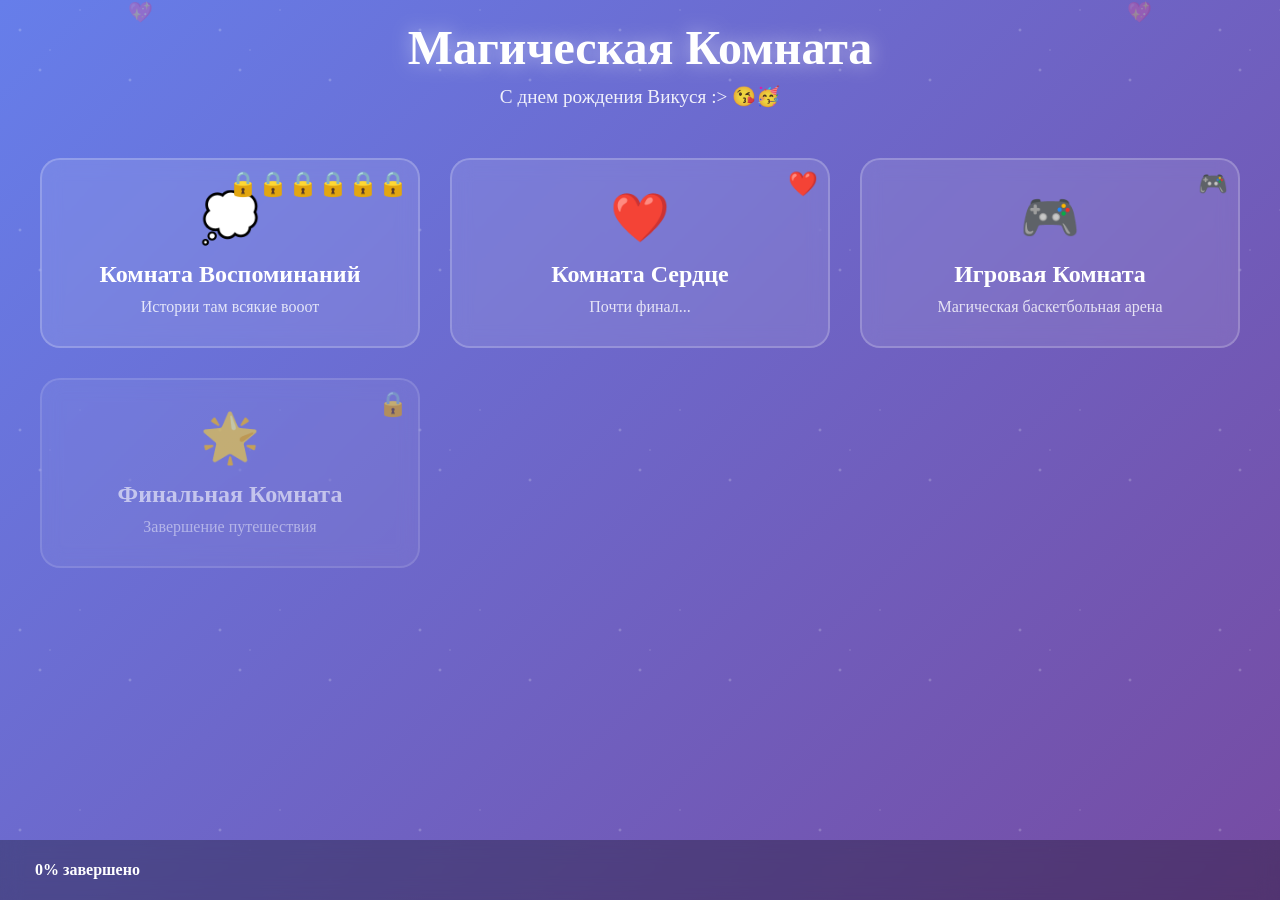
==== index.html @ dd32b590 "Add files via upload" ====
<!DOCTYPE html>
<html lang="ru">
<head>
    <meta charset="UTF-8">
    <meta name="viewport" content="width=device-width, initial-scale=1.0">
    <title>Магическая Комната - Подарок</title>
    <link rel="stylesheet" href="style.css">
</head>
<body>
    <div class="magic-room">
        <div class="stars"></div>
        <div class="floating-hearts"></div>
        
        <header class="main-header">
            <h1 class="magical-title">Магическая Комната</h1>
            <p class="subtitle">С днем рождения Викуся :> 😘🥳</p>
        </header>

        <main class="room-selector">
            <div class="rooms-grid">
                <a href="memories.html" class="room-card" data-room="memories">
                    <div class="room-icon">💭</div>
                    <h3>Комната Воспоминаний</h3>
                    <p>Истории там всякие вооот</p>
                    <div class="lock-status" id="memories-lock"></div>
                </a>

                <a href="heart.html" class="room-card" data-room="heart">
                    <div class="room-icon">❤️</div>
                    <h3>Комната Сердце</h3>
                    <p>Почти финал...</p>
                    <div class="lock-status" id="heart-lock">❤️</div>
                </a>

                <a href="game.html" class="room-card" data-room="game">
                    <div class="room-icon">🎮</div>
                    <h3>Игровая Комната</h3>
                    <p>Магическая баскетбольная арена</p>
                    <div class="lock-status" id="game-lock">🎮</div>
                </a>

                <a href="final.html" class="room-card final-room" data-room="final" id="final-room">
                    <div class="room-icon">🌟</div>
                    <h3>Финальная Комната</h3>
                    <p>Завершение путешествия</p>
                    <div class="lock-status" id="final-lock">🔒</div>
                </a>
            </div>
        </main>

        <div class="progress-bar">
            <div class="progress-fill" id="progress-fill"></div>
            <span class="progress-text" id="progress-text">0% завершено</span>
        </div>
    </div>

    <script src="script.js"></script>
</body>
</html>
---- style.css ----
* {
    margin: 0;
    padding: 0;
    box-sizing: border-box;
}

body {
    font-family: 'Georgia', serif;
    background: linear-gradient(135deg, #667eea 0%, #764ba2 100%);
    min-height: 100vh;
    overflow-x: hidden;
}

.magic-room {
    position: relative;
    min-height: 100vh;
    padding: 20px;
}

.stars {
    position: fixed;
    top: 0;
    left: 0;
    width: 100%;
    height: 100%;
    pointer-events: none;
    background-image: 
        radial-gradient(2px 2px at 20px 30px, white, transparent),
        radial-gradient(2px 2px at 40px 70px, white, transparent),
        radial-gradient(1px 1px at 50px 50px, white, transparent),
        radial-gradient(1px 1px at 80px 10px, white, transparent),
        radial-gradient(2px 2px at 130px 80px, white, transparent);
    background-repeat: repeat;
    background-size: 200px 200px;
    animation: sparkle 10s linear infinite;
    opacity: 0.3;
}

@keyframes sparkle {
    from { transform: translateY(0px); }
    to { transform: translateY(-200px); }
}

.floating-hearts {
    position: fixed;
    top: 0;
    left: 0;
    width: 100%;
    height: 100%;
    pointer-events: none;
    overflow: hidden;
}

.floating-hearts::before,
.floating-hearts::after {
    content: '💖';
    position: absolute;
    font-size: 20px;
    animation: float 15s infinite ease-in-out;
    opacity: 0.3;
}

.floating-hearts::before {
    left: 10%;
    animation-delay: 0s;
}

.floating-hearts::after {
    right: 10%;
    animation-delay: 5s;
}

@keyframes float {
    0%, 100% { transform: translateY(100vh) rotate(0deg); }
    50% { transform: translateY(-100px) rotate(180deg); }
}

.main-header {
    text-align: center;
    margin-bottom: 50px;
    color: white;
}

.magical-title {
    font-size: 3rem;
    margin-bottom: 10px;
    text-shadow: 0 0 20px rgba(255, 255, 255, 0.5);
    animation: glow 2s ease-in-out infinite alternate;
}

@keyframes glow {
    from { text-shadow: 0 0 20px rgba(255, 255, 255, 0.5); }
    to { text-shadow: 0 0 30px rgba(255, 255, 255, 0.8), 0 0 40px rgba(255, 255, 255, 0.6); }
}

.subtitle {
    font-size: 1.2rem;
    opacity: 0.9;
}

.rooms-grid {
    display: grid;
    grid-template-columns: repeat(auto-fit, minmax(280px, 1fr));
    gap: 30px;
    max-width: 1200px;
    margin: 0 auto;
}

.room-card {
    background: rgba(255, 255, 255, 0.1);
    backdrop-filter: blur(10px);
    border-radius: 20px;
    padding: 30px;
    text-align: center;
    color: white;
    text-decoration: none;
    transition: all 0.3s ease;
    border: 2px solid rgba(255, 255, 255, 0.2);
    position: relative;
    overflow: hidden;
}

.room-card:hover {
    transform: translateY(-10px);
    box-shadow: 0 20px 40px rgba(0, 0, 0, 0.3);
    border-color: rgba(255, 255, 255, 0.4);
}

.room-card::before {
    content: '';
    position: absolute;
    top: -50%;
    left: -50%;
    width: 200%;
    height: 200%;
    background: linear-gradient(45deg, transparent, rgba(255, 255, 255, 0.1), transparent);
    transform: rotate(45deg);
    transition: all 0.5s;
    opacity: 0;
}

.room-card:hover::before {
    animation: shine 0.5s ease-in-out;
}

@keyframes shine {
    0% { transform: translateX(-100%) translateY(-100%) rotate(45deg); opacity: 0; }
    50% { opacity: 1; }
    100% { transform: translateX(100%) translateY(100%) rotate(45deg); opacity: 0; }
}

.room-icon {
    font-size: 3rem;
    margin-bottom: 15px;
}

.room-card h3 {
    font-size: 1.5rem;
    margin-bottom: 10px;
}

.room-card p {
    opacity: 0.8;
    font-size: 1rem;
}

.lock-status {
    position: absolute;
    top: 10px;
    right: 10px;
    font-size: 1.5rem;
}

.final-room.locked {
    opacity: 0.6;
    cursor: not-allowed;
}

.final-room.locked:hover {
    transform: none;
    box-shadow: none;
}

.progress-bar {
    position: fixed;
    bottom: 0;
    left: 0;
    right: 0;
    height: 60px;
    background: rgba(0, 0, 0, 0.3);
    backdrop-filter: blur(10px);
    display: flex;
    align-items: center;
    padding: 0 20px;
}

.progress-fill {
    height: 10px;
    background: linear-gradient(90deg, #ff6b6b, #4ecdc4);
    border-radius: 5px;
    transition: width 0.5s ease;
    margin-right: 15px;
    min-width: 0;
}

.progress-text {
    color: white;
    font-weight: bold;
}

.content-section {
    background: rgba(255, 255, 255, 0.1);
    backdrop-filter: blur(10px);
    border-radius: 20px;
    padding: 30px;
    margin-bottom: 30px;
    border: 2px solid rgba(255, 255, 255, 0.2);
    position: relative;
}

.content-text {
    color: white;
    font-size: 1.1rem;
    line-height: 1.6;
    margin-bottom: 20px;
}

.floating-lock {
    position: absolute;
    top: 20px;
    right: 20px;
    font-size: 2rem;
    cursor: pointer;
    animation: float-lock 3s ease-in-out infinite;
    transition: all 0.3s ease;
}

@keyframes float-lock {
    0%, 100% { transform: translateY(0px); }
    50% { transform: translateY(-10px); }
}

.floating-lock:hover {
    transform: scale(1.2);
    filter: drop-shadow(0 0 10px rgba(255, 255, 255, 0.8));
}

.audio-container {
    margin-top: 20px;
}

.audio-container audio {
    width: 100%;
    max-width: 300px;
}

.audio-label {
    color: rgba(255, 255, 255, 0.8);
    font-size: 0.9rem;
    margin-top: 5px;
    text-align: center;
}

.riddle-modal {
    display: none;
    position: fixed;
    top: 0;
    left: 0;
    width: 100%;
    height: 100%;
    background: rgba(0, 0, 0, 0.8);
    z-index: 1000;
    justify-content: center;
    align-items: center;
}

.riddle-content {
    background: linear-gradient(135deg, #667eea 0%, #764ba2 100%);
    padding: 40px;
    border-radius: 20px;
    max-width: 500px;
    width: 90%;
    text-align: center;
    color: white;
    border: 2px solid rgba(255, 255, 255, 0.3);
}

.riddle-question {
    font-size: 1.3rem;
    margin-bottom: 20px;
}

.riddle-input {
    width: 100%;
    padding: 15px;
    border: none;
    border-radius: 10px;
    font-size: 1rem;
    margin-bottom: 20px;
    background: rgba(255, 255, 255, 0.9);
}

.riddle-buttons {
    display: flex;
    gap: 10px;
    justify-content: center;
}

.riddle-button {
    padding: 12px 24px;
    border: none;
    border-radius: 10px;
    background: rgba(255, 255, 255, 0.2);
    color: white;
    cursor: pointer;
    transition: all 0.3s ease;
    font-size: 1rem;
}

.riddle-button:hover {
    background: rgba(255, 255, 255, 0.3);
    transform: translateY(-2px);
}

.reset-button {
    background: rgba(255, 107, 107, 0.3) !important;
}

.reset-button:hover {
    background: rgba(255, 107, 107, 0.5) !important;
}

.riddle-message {
    margin-top: 20px;
    padding: 15px;
    border-radius: 10px;
    background: rgba(255, 255, 255, 0.1);
    min-height: 50px;
    display: flex;
    align-items: center;
    justify-content: center;
}

.reset-room-button {
    position: fixed;
    top: 20px;
    right: 20px;
    padding: 12px 24px;
    background: rgba(255, 107, 107, 0.3);
    border: 2px solid rgba(255, 107, 107, 0.5);
    border-radius: 10px;
    color: white;
    cursor: pointer;
    transition: all 0.3s ease;
    backdrop-filter: blur(10px);
    font-size: 0.9rem;
    z-index: 100;
}

.reset-room-button:hover {
    background: rgba(255, 107, 107, 0.5);
    transform: translateY(-2px);
}

.back-button {
    position: fixed;
    top: 20px;
    left: 20px;
    padding: 12px 24px;
    background: rgba(255, 255, 255, 0.2);
    border: 2px solid rgba(255, 255, 255, 0.3);
    border-radius: 10px;
    color: white;
    text-decoration: none;
    transition: all 0.3s ease;
    backdrop-filter: blur(10px);
}

.back-button:hover {
    background: rgba(255, 255, 255, 0.3);
    transform: translateY(-2px);
}

.secret-message {
    position: fixed;
    top: 50%;
    left: 50%;
    transform: translate(-50%, -50%);
    background: linear-gradient(135deg, #ff6b6b, #4ecdc4);
    padding: 30px;
    border-radius: 20px;
    color: white;
    font-size: 1.5rem;
    text-align: center;
    z-index: 2000;
    display: none;
    animation: secret-appear 0.5s ease-out;
}

@keyframes secret-appear {
    from { 
        opacity: 0;
        transform: translate(-50%, -50%) scale(0.5);
    }
    to { 
        opacity: 1;
        transform: translate(-50%, -50%) scale(1);
    }
}

@media (max-width: 768px) {
    .magical-title {
        font-size: 2rem;
    }
    
    .rooms-grid {
        grid-template-columns: 1fr;
        gap: 20px;
    }
    
    .room-card {
        padding: 20px;
    }
}
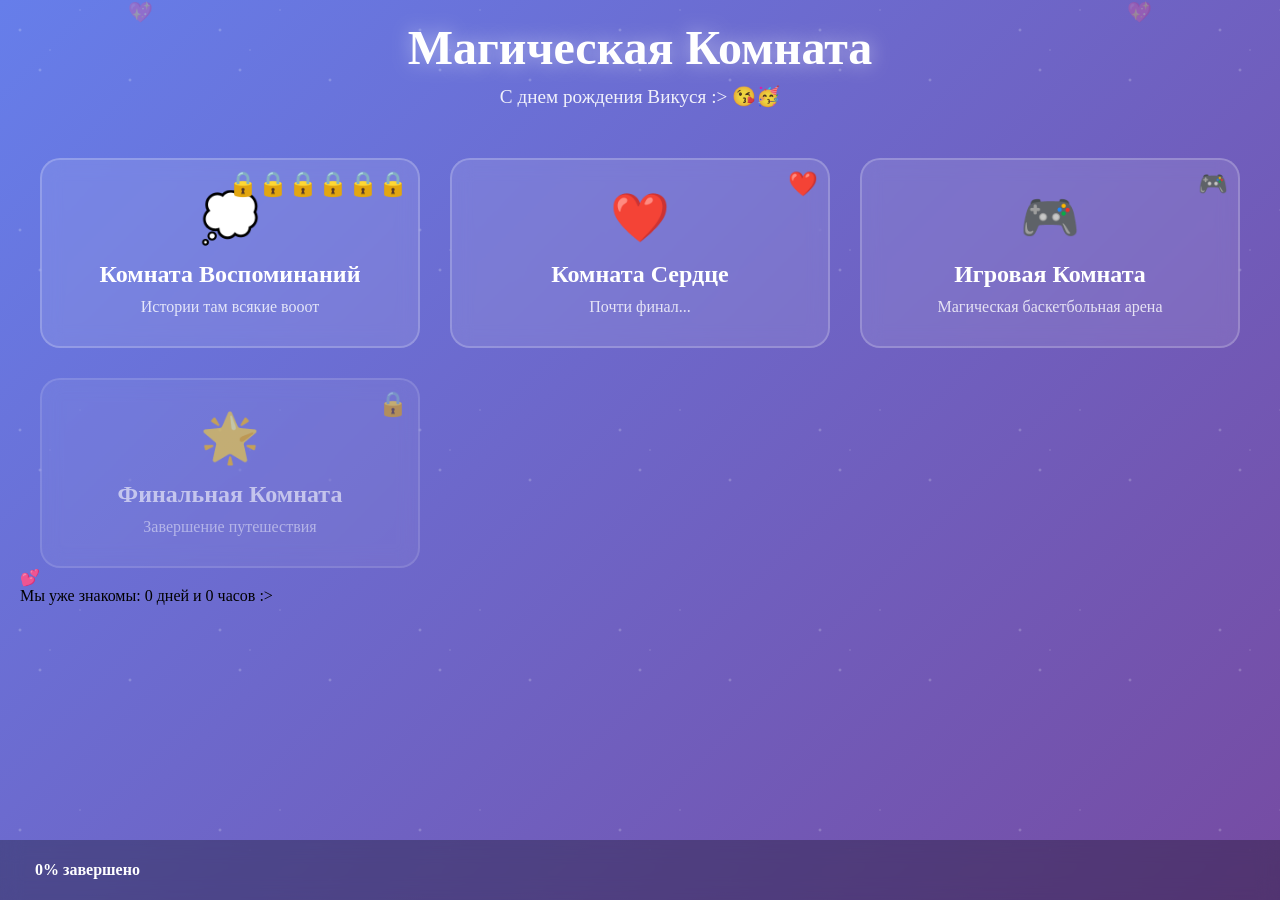
==== commit 4cf01cb0: "Update index.html" ====
--- a/index.html
+++ b/index.html
@@ -25,7 +25,7 @@
                     <div class="lock-status" id="memories-lock"></div>
                 </a>
 
-                <a href="heart.html" class="room-card" data-room="heart">
+                <a href="heart.html" class="room-card" data-room="heart" id="heart-room">
                     <div class="room-icon">❤️</div>
                     <h3>Комната Сердце</h3>
                     <p>Почти финал...</p>
@@ -52,6 +52,16 @@
             <div class="progress-fill" id="progress-fill"></div>
             <span class="progress-text" id="progress-text">0% завершено</span>
         </div>
+        
+        <!-- Таймер знакомства -->
+        <div class="relationship-timer">
+            <div class="timer-content">
+                <div class="timer-icon">💕</div>
+                <div class="timer-text" id="relationshipTimer">
+                    Мы уже знакомы: 0 дней и 0 часов :>
+                </div>
+            </div>
+        </div>
     </div>
 
     <script src="script.js"></script>
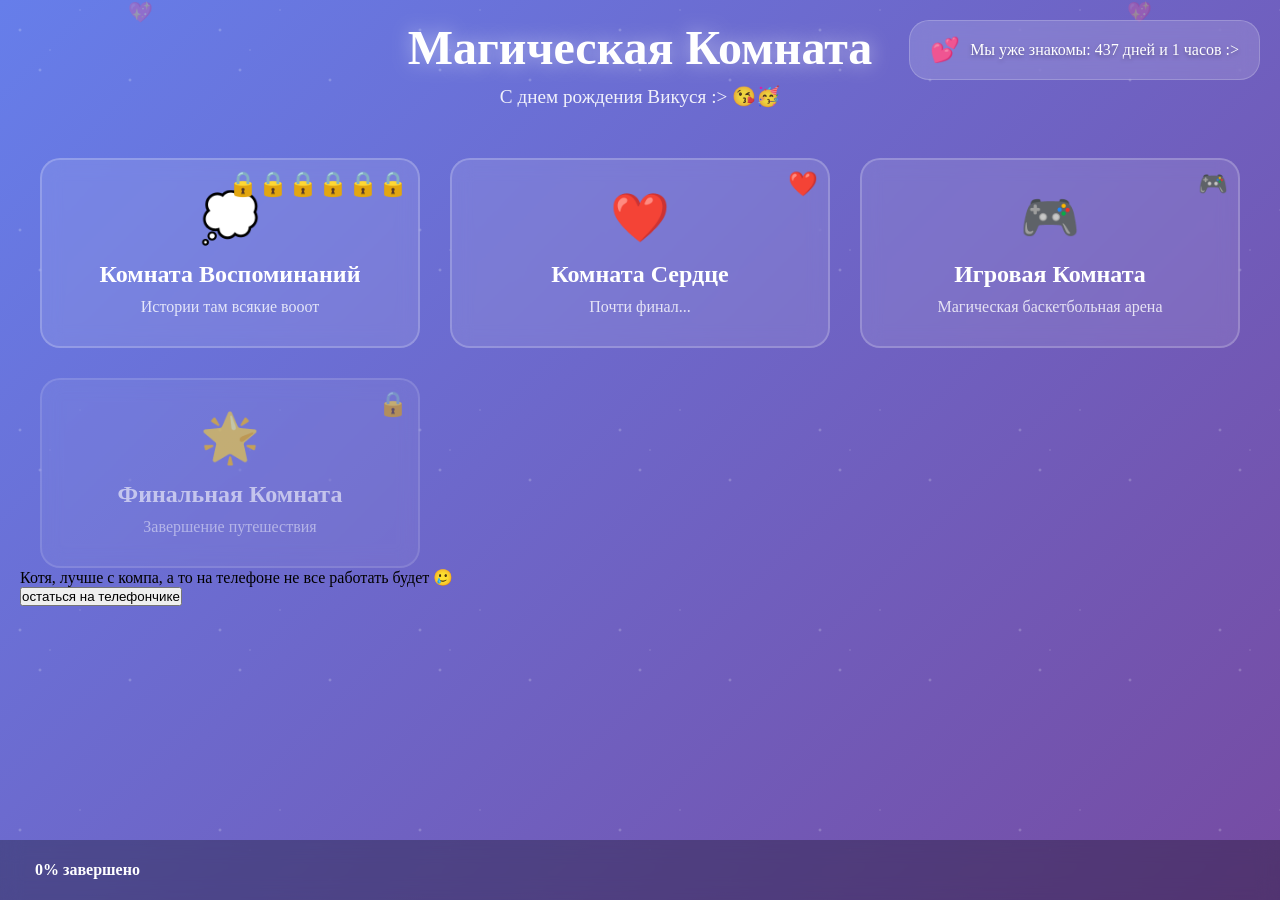
==== commit 161f728c: "Update index.html" ====
--- a/index.html
+++ b/index.html
@@ -62,6 +62,14 @@
                 </div>
             </div>
         </div>
+        
+        <!-- Мобильное предупреждение -->
+        <div class="mobile-warning" id="mobileWarning">
+            <div class="mobile-warning-content">
+                <div class="mobile-warning-text">Котя, лучше с компа, а то на телефоне не все работать будет 🥲</div>
+                <button class="mobile-warning-button" onclick="closeMobileWarning()">остаться на телефончике</button>
+            </div>
+        </div>
     </div>
 
     <script src="script.js"></script>
--- a/style.css
+++ b/style.css
@@ -408,6 +408,43 @@
     }
 }
 
+/* Таймер знакомства */
+.relationship-timer {
+    position: fixed;
+    top: 20px;
+    right: 20px;
+    background: rgba(255, 255, 255, 0.15);
+    backdrop-filter: blur(10px);
+    border: 1px solid rgba(255, 255, 255, 0.2);
+    border-radius: 20px;
+    padding: 15px 20px;
+    z-index: 100;
+    animation: fadeIn 1s ease-in;
+}
+
+.timer-content {
+    display: flex;
+    align-items: center;
+    gap: 10px;
+}
+
+.timer-icon {
+    font-size: 1.5rem;
+    animation: pulse 2s ease-in-out infinite;
+}
+
+.timer-text {
+    color: white;
+    font-size: 1rem;
+    font-weight: 500;
+    text-shadow: 0 2px 4px rgba(0, 0, 0, 0.3);
+}
+
+@keyframes pulse {
+    0%, 100% { transform: scale(1); }
+    50% { transform: scale(1.1); }
+}
+
 @media (max-width: 768px) {
     .magical-title {
         font-size: 2rem;
